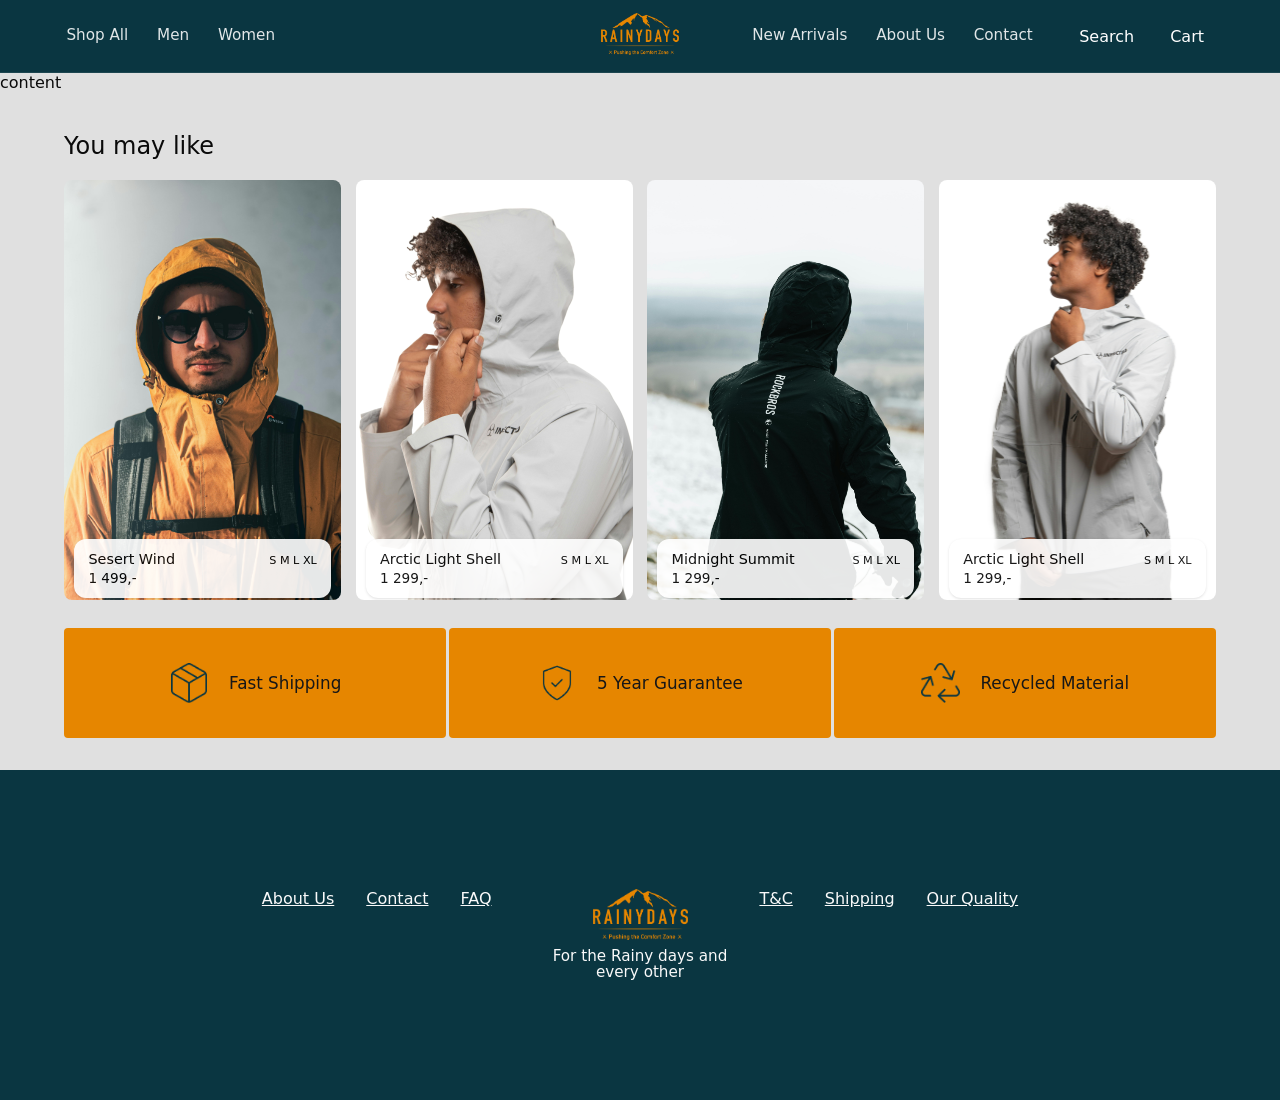
==== cart-page/index.html @ 341d9467 "add cart page" ====
<!doctype html>
<html lang="en">
  <head>
    <meta charset="UTF-8" />
    <meta name="viewport" content="width=device-width, initial-scale=1.0" />
    <title>Rainy Days | Products</title>
    <meta
      name="description"
      content="Explore durable rain jackets for men and women at Rainy Days. Built for mountains, city streets, and everyday adventures."
    />
    <link rel="stylesheet" href="../css/styles.css" />
  </head>
  <body>
    <header class="site-header">
      <nav class="nav-mobile" aria-label="Mobile navigation">
        <input class="nav-mobile__toggle" type="checkbox" id="nav-toggle" />

        <div class="container nav-mobile__top">
          <label
            class="nav-mobile__btn"
            for="nav-toggle"
            aria-label="Toggle menu"
          >
            <span class="nav-mobile__bar"></span>
            <span class="nav-mobile__bar"></span>
            <span class="nav-mobile__bar"></span>
          </label>

          <a
            href="index.html"
            class="nav-mobile__logo-link"
            aria-label="Rainy Days home"
          >
            <img
              class="nav-mobile__logo"
              src="../assets/images/logo/RainyDays_Logo_SecondaryColor.png"
              alt="Rainy Days logo"
            />
          </a>
        </div>

        <div class="nav-mobile__overlay">
          <div class="nav-mobile__panel" role="dialog" aria-label="Menu">
            <div class="nav-mobile__panel-inner">
              <div class="nav-mobile__links">
                <a
                  class="nav-mobile__link nav-mobile__link--active"
                  href="index.html"
                  >Home</a
                >
                <a class="nav-mobile__link" href="products/index.html"
                  >Shop All</a
                >
                <a class="nav-mobile__link" href="products/index.html">Men</a>
                <a class="nav-mobile__link" href="products/index.html">Women</a>
                <a class="nav-mobile__link" href="products/index.html"
                  >New Arrivals</a
                >
                <a class="nav-mobile__link" href="coming-soon/index.html"
                  >About Us</a
                >
                <a class="nav-mobile__link" href="coming-soon/index.html"
                  >Contact</a
                >
                <a class="nav-mobile__link" href="coming-soon/index.html"
                  >Search</a
                >
                <a class="nav-mobile__link" href="cart-page/index.html">Cart</a>
              </div>
            </div>
          </div>

          <label
            class="nav-mobile__backdrop"
            for="nav-toggle"
            aria-label="Close menu"
          ></label>
        </div>
      </nav>

      <nav class="nav-desktop" aria-label="Desktop navigation">
        <div class="container nav-desktop__inner">
          <div
            class="nav-desktop__group nav-desktop__group--left"
            aria-label="Primary categories"
          >
            <a class="nav-link" href="products/index.html">Shop All</a>
            <a class="nav-link" href="products/index.html">Men</a>
            <a class="nav-link" href="products/index.html">Women</a>
          </div>

          <a
            href="index.html"
            class="nav-desktop__logo-link"
            aria-label="Rainy Days home"
          >
            <img
              class="nav-desktop__logo-image"
              src="../assets/images/logo/RainyDays_Logo_SecondaryColor.png"
              alt="Rainy Days logo"
            />
          </a>

          <div class="nav-desktop__group nav-desktop__group--right">
            <div class="nav-desktop__links" aria-label="Company links">
              <a class="nav-link" href="products/index.html">New Arrivals</a>
              <a class="nav-link" href="coming-soon/index.html">About Us</a>
              <a class="nav-link" href="coming-soon/index.html">Contact</a>
            </div>

            <div class="nav-desktop__icons" aria-label="Actions">
              <a
                class="icon-btn"
                href="coming-soon/index.html"
                aria-label="Search"
                >Search</a
              >
              <a class="icon-btn" href="cart-page/index.html" aria-label="Cart"
                >Cart</a
              >
            </div>
          </div>
        </div>
      </nav>
    </header>

    <main>
      content

      <section class="product-gallery">
        <div class="container">
          <h1 class="you-may-like">You may like</h1>
          <div class="product-gallery__grid">
            <article class="product-gallery__card">
              <a href="../products/index.html" class="product-gallery__link">
                <img
                  src="../assets/images/jacketOnPeople/pexels-mauroignaciotorres-17052555.jpg"
                  alt="Sesert Wind jacket"
                  class="product-gallery__image"
                />

                <div class="product-card-info">
                  <div class="product-card-info__left">
                    <p class="product-card-info__title">Sesert Wind</p>
                    <p class="product-card-info__price">1 499,-</p>
                  </div>

                  <div class="product-card-info__right">
                    <p class="product-card-info__sizes">S M L XL</p>
                    <div class="product-card-info__colors">
                      <span class="color color--red"></span>
                      <span class="color color--gray"></span>
                      <span class="color color--orange"></span>
                    </div>
                  </div>
                </div>
              </a>
            </article>

            <article class="product-gallery__card">
              <a href="../products/index.html" class="product-gallery__link">
                <img
                  src="../assets/images/jacketOnPeople/pexels-infected-store-1913417375-28758134.jpg"
                  alt="Arctic Light Shell jacket"
                  class="product-gallery__image"
                />

                <div class="product-card-info">
                  <div class="product-card-info__left">
                    <p class="product-card-info__title">Arctic Light Shell</p>
                    <p class="product-card-info__price">1 299,-</p>
                  </div>

                  <div class="product-card-info__right">
                    <p class="product-card-info__sizes">S M L XL</p>
                    <div class="product-card-info__colors">
                      <span class="color color--red"></span>
                      <span class="color color--gray"></span>
                      <span class="color color--orange"></span>
                    </div>
                  </div>
                </div>
              </a>
            </article>
            <article class="product-gallery__card">
              <a href="../products/index.html" class="product-gallery__link">
                <img
                  src="../assets/images/jacketOnPeople/pexels-joey-cede-2152653963-35900422.jpg"
                  alt="Midnight Summit jacket"
                  class="product-gallery__image"
                />

                <div class="product-card-info">
                  <div class="product-card-info__left">
                    <p class="product-card-info__title">Midnight Summit</p>
                    <p class="product-card-info__price">1 299,-</p>
                  </div>

                  <div class="product-card-info__right">
                    <p class="product-card-info__sizes">S M L XL</p>
                    <div class="product-card-info__colors">
                      <span class="color color--red"></span>
                      <span class="color color--gray"></span>
                      <span class="color color--orange"></span>
                    </div>
                  </div>
                </div>
              </a>
            </article>
            <article class="product-gallery__card">
              <a href="../products/index.html" class="product-gallery__link">
                <img
                  src="../assets/images/jacketOnPeople/pexels-infected-store-1913417375-28758137.jpg"
                  alt="Sesert Wind jacket"
                  class="product-gallery__image"
                />

                <div class="product-card-info">
                  <div class="product-card-info__left">
                    <p class="product-card-info__title">Arctic Light Shell</p>
                    <p class="product-card-info__price">1 299,-</p>
                  </div>

                  <div class="product-card-info__right">
                    <p class="product-card-info__sizes">S M L XL</p>
                    <div class="product-card-info__colors">
                      <span class="color color--red"></span>
                      <span class="color color--gray"></span>
                      <span class="color color--orange"></span>
                    </div>
                  </div>
                </div>
              </a>
            </article>
          </div>
        </div>
      </section>

      <section class="service-highlights">
        <div class="container">
          <div class="service-highlights__grid">
            <article class="service-card">
              <span class="service-card__icon">
                <img src="../assets/icons/box.png" alt="Fast Shipping" />
              </span>
              <p class="service-card__text">Fast Shipping</p>
            </article>

            <article class="service-card">
              <span class="service-card__icon">
                <img
                  src="../assets/icons/shield-check.png"
                  alt="5 Year Guarantee"
                />
              </span>
              <p class="service-card__text">5 Year Guarantee</p>
            </article>

            <article class="service-card">
              <span class="service-card__icon">
                <img
                  src="../assets/icons/recycle.png"
                  alt="Recycled Material"
                />
              </span>
              <p class="service-card__text">Recycled Material</p>
            </article>
          </div>
        </div>
      </section>
    </main>
    <footer class="footer">
      <div class="footer__inner">
        <nav class="footer__links footer__links--top">
          <a href="coming-soon/index.html">About Us</a>
          <a href="coming-soon/index.html">Contact</a>
          <a href="coming-soon/index.html">FAQ</a>
        </nav>

        <div class="footer__brand">
          <img
            src="../assets/images/logo/RainyDays_Logo_SecondaryColor.png"
            alt="Rainy Days logo"
            class="footer__logo"
          />
          <p class="footer__tagline">
            For the Rainy days and<br />
            every other
          </p>
        </div>

        <nav class="footer__links footer__links--bottom">
          <a href="coming-soon/index.html">T&amp;C</a>
          <a href="coming-soon/index.html">Shipping</a>
          <a href="coming-soon/index.html">Our Quality</a>
        </nav>
      </div>
    </footer>
  </body>
</html>
---- css/styles.css ----
* {
  box-sizing: border-box;
}

body {
  margin: 0;
  background: var(--background);
  color: var(--foreground);
  font-family:
    system-ui,
    -apple-system,
    BlinkMacSystemFont,
    sans-serif;
}

:root {
  --background: oklch(0.9067 0 0);
  --foreground: oklch(0.145 0 0);
  --card: oklch(0.9612 0 0);
  --card-foreground: oklch(0.145 0 0);
  --popover: oklch(0.3095 0.0496 218.5622);
  --popover-foreground: oklch(0.9249 0 0);
  --primary: oklch(0.3095 0.0496 218.5622);
  --primary-foreground: oklch(0.985 0 0);
  --secondary: oklch(0.7081 0.162 62.6546);
  --secondary-foreground: oklch(0.205 0 0);
  --muted: oklch(0.97 0 0);
  --muted-foreground: oklch(0.556 0 0);
  --accent: oklch(0.7081 0.162 62.6546);
  --accent-foreground: oklch(0 0 0);
  --destructive: oklch(0.3408 0.1389 29.0783);
  --destructive-foreground: oklch(1 0 0);
  --border: oklch(0.277 0.046 192.524);
  --input: oklch(0.922 0 0);
  --ring: oklch(0.708 0 0);
  --chart-1: oklch(0.81 0.1 252);
  --chart-2: oklch(0.62 0.19 260);
  --chart-3: oklch(0.55 0.22 263);
  --chart-4: oklch(0.49 0.22 264);
  --chart-5: oklch(0.42 0.18 266);
  --sidebar: oklch(0.7731 0 0);
  --sidebar-foreground: oklch(0.3095 0.0496 218.5622);
  --sidebar-primary: oklch(0 0 0);
  --sidebar-primary-foreground: oklch(0.985 0 0);
  --sidebar-accent: oklch(0.7081 0.162 62.6546);
  --sidebar-accent-foreground: oklch(0.205 0 0);
  --sidebar-border: oklch(0.3095 0.0496 218.5622);
  --sidebar-ring: oklch(0 0 0);
  --font-sans: Candal, ui-sans-serif, sans-serif, system-ui;
  --font-serif: Adamina, ui-serif, serif;
  --font-mono:
    ui-monospace, SFMono-Regular, Menlo, Monaco, Consolas, "Liberation Mono",
    "Courier New", monospace;
  --radius: 0.625rem;
  --shadow-x: 0;
  --shadow-y: 1px;
  --shadow-blur: 3px;
  --shadow-spread: 0px;
  --shadow-opacity: 0.1;
  --shadow-color: oklch(0 0 0);
  --shadow-2xs: 0 1px 3px 0px hsl(0 0% 0% / 0.05);
  --shadow-xs: 0 1px 3px 0px hsl(0 0% 0% / 0.05);
  --shadow-sm:
    0 1px 3px 0px hsl(0 0% 0% / 0.1), 0 1px 2px -1px hsl(0 0% 0% / 0.1);
  --shadow: 0 1px 3px 0px hsl(0 0% 0% / 0.1), 0 1px 2px -1px hsl(0 0% 0% / 0.1);
  --shadow-md:
    0 1px 3px 0px hsl(0 0% 0% / 0.1), 0 2px 4px -1px hsl(0 0% 0% / 0.1);
  --shadow-lg:
    0 1px 3px 0px hsl(0 0% 0% / 0.1), 0 4px 6px -1px hsl(0 0% 0% / 0.1);
  --shadow-xl:
    0 1px 3px 0px hsl(0 0% 0% / 0.1), 0 8px 10px -1px hsl(0 0% 0% / 0.1);
  --shadow-2xl: 0 1px 3px 0px hsl(0 0% 0% / 0.25);
  --tracking-normal: 0em;
  --spacing: 0.25rem;
}

.container {
  width: min(1200px, 100%);
  margin: 0 auto;
  padding: 0 1rem;
}

h1 {
  font-weight: 400;
}

.site-header {
  width: 100%;
  background: var(--primary);
  color: var(--primary-foreground);
}

/* NAV */

.nav-desktop {
  width: 100%;
  background: var(--primary);
  border-bottom: 1px solid rgba(255, 255, 255, 0.08);
}

.nav-desktop__inner {
  height: 72px;
  display: grid;
  grid-template-columns: 1fr auto 1fr;
  align-items: center;
  gap: 1rem;
}

.nav-desktop__group {
  display: flex;
  align-items: center;
  gap: 1.5rem;
  min-width: 0;
}

.nav-desktop__group--left {
  justify-content: flex-start;
}

.nav-desktop__group--right {
  justify-content: flex-end;
  gap: 2rem;
}

.nav-desktop__logo {
  justify-self: center;
  font-weight: 800;
  letter-spacing: 1px;
  text-transform: uppercase;
  text-decoration: none;
  color: var(--primary-foreground);
}

.nav-link {
  color: rgba(255, 255, 255, 0.88);
  text-decoration: none;
  font-size: 0.95rem;
  padding: 0.35rem 0.15rem;
  border-bottom: 2px solid transparent;
}

.nav-mobile__logo {
  height: 36px;
}

.nav-desktop__logo-image {
  height: 42px;
}

.nav-link:hover,
.nav-link:focus-visible {
  color: #ffffff;
  border-bottom-color: rgba(255, 255, 255, 0.75);
  text-decoration: none;
}

.nav-link--active {
  color: #ffffff;
  border-bottom-color: rgba(255, 255, 255, 0.9);
}

.nav-desktop__links {
  display: flex;
  align-items: center;
  gap: 1.5rem;
}

.nav-desktop__icons {
  display: flex;
  align-items: center;
  gap: 0.75rem;
}

.icon-btn {
  height: 40px;
  display: inline-flex;
  align-items: center;
  justify-content: center;
  padding: 0 0.75rem;
  border-radius: 999px;
  text-decoration: none;
  color: #ffffff;
}

.icon-btn:hover,
.icon-btn:focus-visible {
  background: rgba(255, 255, 255, 0.12);
  text-decoration: none;
}

.nav-mobile {
  width: 100%;
  background: var(--primary);
  border-bottom: 1px solid rgba(255, 255, 255, 0.08);
  position: relative;
}

.nav-mobile__toggle {
  position: absolute;
  opacity: 0;
  pointer-events: none;
}

.nav-mobile__top {
  height: 72px;
  display: flex;
  align-items: center;
  justify-content: space-between;
  position: relative;
  z-index: 60;
}

.nav-mobile__logo {
  font-weight: 800;
  letter-spacing: 1px;
  text-transform: uppercase;
  text-decoration: none;
  color: var(--primary-foreground);
  margin-left: auto;
}

.nav-mobile__btn {
  width: 44px;
  height: 44px;
  display: inline-flex;
  flex-direction: column;
  align-items: center;
  justify-content: center;
  gap: 5px;
  border-radius: 999px;
  cursor: pointer;
  position: relative;
  z-index: 70;
}

.nav-mobile__btn:focus-visible {
  outline: 3px solid #ffffff;
  outline-offset: 3px;
}

.nav-mobile__bar {
  display: block;
  width: 22px;
  height: 2px;
  background: var(--secondary);
  border-radius: 999px;
  transition:
    transform 220ms ease,
    opacity 220ms ease;
}

.nav-mobile__overlay {
  position: fixed;
  inset: 0;
  z-index: 50;

  opacity: 0;
  pointer-events: none;
  transition: opacity 300ms ease;
}

.nav-mobile__backdrop {
  position: absolute;
  inset: 0;
  z-index: 1;
  background: rgba(0, 0, 0, 0.45);
}

@supports (
  (-webkit-backdrop-filter: blur(10px)) or (backdrop-filter: blur(10px))
) {
  .nav-mobile__backdrop {
    background: rgba(0, 0, 0, 0.35);
    -webkit-backdrop-filter: blur(10px);
    backdrop-filter: blur(10px);
  }
}

.nav-mobile__panel {
  position: absolute;
  inset: 0;
  z-index: 2;
  background: rgba(10, 54, 65, 0.92);
  display: flex;
  align-items: center;
  justify-content: center;

  transform: translateY(-100%);
  transition: transform 350ms cubic-bezier(0.22, 0.61, 0.36, 1);
}

.nav-mobile__panel-inner {
  position: relative;
  z-index: 3;
  width: min(420px, calc(100% - 3rem));
  text-align: center;
}

.nav-mobile__links {
  display: flex;
  flex-direction: column;
  gap: 1rem;
}

.nav-mobile__link {
  color: rgba(255, 255, 255, 0.92);
  text-decoration: none;
  font-size: 1.25rem;
  letter-spacing: 2px;
  padding: 0.25rem 0;
  border-bottom: 2px solid transparent;
  width: fit-content;
  margin: 0 auto;
}

.nav-mobile__link:hover,
.nav-mobile__link:focus-visible {
  color: #ffffff;
  border-bottom-color: rgba(255, 255, 255, 0.75);
  text-decoration: none;
}

.nav-mobile__link--active {
  color: #ffffff;
  border-bottom-color: var(--secondary);
}

.nav-mobile__toggle:checked ~ .nav-mobile__overlay {
  opacity: 1;
  pointer-events: auto;
}

.nav-mobile__toggle:checked ~ .nav-mobile__overlay .nav-mobile__panel {
  transform: translateY(0);
}

.nav-mobile__toggle:checked ~ .nav-mobile__top .nav-mobile__bar:nth-child(1) {
  transform: translateY(7px) rotate(45deg);
}

.nav-mobile__toggle:checked ~ .nav-mobile__top .nav-mobile__bar:nth-child(2) {
  opacity: 0;
}

.nav-mobile__toggle:checked ~ .nav-mobile__top .nav-mobile__bar:nth-child(3) {
  transform: translateY(-7px) rotate(-45deg);
}

.nav-desktop {
  display: none;
}

@media (min-width: 768px) {
  .nav-mobile {
    display: none;
  }

  .nav-desktop {
    display: block;
  }
}

@media (min-width: 1024px) {
  .container {
    padding: 0 1.5rem;
  }
}

/* HERO */

.hero {
  min-height: 600px;
  background-image: url("../assets/images/abstract/pexels-aditya-ganpule-994938-2445656.jpg");
  background-size: cover;
  background-position: center;
  background-repeat: no-repeat;
}

.hero__overlay {
  min-height: 600px;
  background: rgba(0, 0, 0, 0.18);
}

.hero__content {
  min-height: 600px;
  display: flex;
  flex-direction: column;
  align-items: center;
  justify-content: space-between;
  text-align: center;
  padding: 8.5rem 1rem 2rem;
}

.hero__title {
  margin: 0;
  color: #ffffff;
  font-size: 3.75rem;
  font-weight: 600;
  line-height: 1.15;
  max-width: 900px;
}

.hero__cta {
  display: flex;
  flex-direction: column;
  align-items: center;
}

.hero__text {
  margin: 0 0 0.8rem;
  color: #ffffff;
  font-size: 1.1rem;
  line-height: 1.3;
}

.hero__button {
  display: inline-flex;
  align-items: center;
  justify-content: center;
  min-width: 170px;
  min-height: 44px;
  padding: 0.75rem 1.5rem;
  border-radius: 12px;
  background: var(--primary);
  color: #ffffff;
  text-decoration: none;
  font-size: 1rem;
  line-height: 1;
}

.hero__button:hover,
.hero__button:focus-visible {
  background: var(--primary-dark);
}

@media (max-width: 767px) {
  .hero,
  .hero__overlay,
  .hero__content {
    min-height: calc(100svh - 72px);
  }

  .hero {
    background-position: center;
  }

  .hero__content {
    padding: 7.5rem 1.25rem 2.25rem;
  }

  .hero__title {
    font-size: 2.2rem;
    line-height: 1.05;
    max-width: 320px;
  }

  .hero__text {
    font-size: 0.95rem;
    margin-bottom: 0.9rem;
  }

  .hero__button {
    min-width: 112px;
    min-height: 38px;
    padding: 0.65rem 1.1rem;
    border-radius: 999px;
    font-size: 0.85rem;
  }
}
/* 
PRODUCT GALLERY */

.product-gallery {
  padding: 1rem 0 1.5rem;
}

.product-gallery__grid {
  display: grid;
  grid-template-columns: 1fr;
  gap: 0.9rem;
}

.product-gallery__card {
  position: relative;

  border-radius: 8px;
  overflow: hidden;
}

.product-gallery__link {
  display: block;
  text-decoration: none;
  position: relative;
}

.product-gallery__image {
  display: block;
  width: 100%;
  height: 360px;
  object-fit: cover;
}

.product-card-info {
  position: absolute;
  left: 10px;
  right: 10px;
  bottom: 10px;

  background: #ffffff;
  border-radius: 12px;
  padding: 0.75rem 0.9rem;

  display: flex;
  justify-content: space-between;
  align-items: flex-end;

  box-shadow: var(--shadow-sm);

  opacity: 0.9;
  transform: translateY(8px);
  transition: all 0.25s ease;
}

.product-gallery__card:hover .product-card-info {
  opacity: 1;
  transform: translateY(0);
}

.product-card-info__title {
  color: #000;
  margin: 0 0 0.2rem;
  font-size: 0.9rem;
}

.product-card-info__price {
  color: #000;
  margin: 0;
  font-size: 0.85rem;
}

.product-card-info__sizes {
  color: #000;
  margin: 0 0 0.3rem;
  font-size: 0.7rem;
  text-align: right;
}

.product-card-info__colors {
  display: flex;
  gap: 0.3rem;
  justify-content: flex-end;
}

.color {
  width: 14px;
  height: 14px;
  border-radius: 4px;
}

@media (min-width: 768px) {
  .product-gallery {
    padding: 1.25rem 0 1.75rem;
  }

  .product-gallery__grid {
    grid-template-columns: repeat(4, 1fr);
    gap: 0.9rem;
  }

  .product-gallery__image {
    height: 380px;
  }
}

@media (min-width: 1024px) {
  .product-gallery__image {
    height: 420px;
  }
}

/* COLLECTION */
.collections {
  padding: 0 0 1.5rem;
}

.collections__grid {
  display: grid;
  grid-template-columns: 1fr;
  gap: 0.9rem;
}

.collection-card {
  position: relative;
  display: block;
  min-height: 320px;
  border-radius: 8px;
  overflow: hidden;
  text-decoration: none;
}

.collection-card__image {
  width: 100%;
  height: 100%;
  object-fit: cover;
  display: block;
}

.collection-card__title {
  position: absolute;
  margin: 0;
  color: #ffffff;
  font-weight: 700;
  text-transform: uppercase;
  line-height: 1.02;
  letter-spacing: 0.02em;
}

.collection-card--men .collection-card__title {
  top: 1rem;
  left: 1rem;
  font-size: 2rem;
  max-width: 220px;
}

.collection-card--women .collection-card__title {
  right: 1rem;
  bottom: 1rem;
  text-align: right;
  font-size: 2rem;
  max-width: 220px;
}

@media (min-width: 768px) {
  .collections {
    padding: 0 0 1.75rem;
  }

  .collections__grid {
    grid-template-columns: 1fr 1fr;
    gap: 0.9rem;
  }

  .collection-card {
    min-height: 430px;
  }

  .collection-card--men .collection-card__title,
  .collection-card--women .collection-card__title {
    top: 1rem;
    left: 1rem;
    right: auto;
    bottom: auto;
    text-align: left;
    font-size: 1.15rem;
    font-weight: 400;
    text-transform: none;
    max-width: none;
    line-height: 1.2;
    letter-spacing: 0;
  }
}

/* FEATURED PRODUCTS */
.featured-products {
  padding: 1.5rem 0 2rem;
}

.featured-products__desktop {
  display: none;
}

.featured-products__mobile {
  display: block;
}

.featured-products__mobile-top {
  display: flex;
  align-items: flex-start;
  justify-content: space-between;
  gap: 1rem;
  margin-bottom: 1rem;
}

.featured-products__mobile-title {
  margin: 0;
  font-size: 2.1rem;
  font-weight: 400;
  line-height: 1.1;
  max-width: 180px;
}

.featured-products__shop-link {
  color: var(--primary);
  font-size: 0.95rem;
  text-decoration: underline;
  white-space: nowrap;
}

.featured-products__shop-link--mobile {
  padding-top: 0.2rem;
}

.featured-products__mobile-image-wrap {
  padding: 1rem;
  margin-bottom: 1.25rem;
}

.featured-products__mobile-image {
  width: 100%;
  height: 230px;
  object-fit: contain;
}

.featured-carousel {
  overflow-x: auto;
  overflow-y: hidden;
  margin-right: -1rem;
  padding-bottom: 0.5rem;
  -webkit-overflow-scrolling: touch;
  scrollbar-width: none;
}

.featured-carousel::-webkit-scrollbar {
  display: none;
}

.featured-carousel__track {
  display: flex;
  gap: 1rem;
  width: max-content;
  padding-right: 1rem;
}

.featured-carousel__card {
  min-width: 260px;
  max-width: 260px;
  background: #fff;
  border: 1px solid var(--border);
  border-radius: 6px;
  padding: 0.8rem;
  display: grid;
  grid-template-columns: 96px 1fr;
  gap: 1rem;
  align-items: center;
}

.featured-carousel__image {
  width: 96px;
  height: 120px;
  object-fit: contain;
  border-radius: 8px;
}

.featured-carousel__title {
  margin: 0 0 0.35rem;
  font-size: 1.1rem;
  font-weight: 400;
  line-height: 1.2;
}

.featured-carousel__price {
  margin: 0 0 0.9rem;
  font-size: 0.95rem;
}

.featured-carousel__button {
  display: inline-flex;
  align-items: center;
  justify-content: center;
  min-width: 105px;
  min-height: 36px;
  padding: 0.65rem 1rem;
  border-radius: 999px;
  background: var(--primary);
  color: #ffffff;
  text-decoration: none;
  font-size: 0.75rem;
  line-height: 1;
  box-shadow: var(--shadow-sm);
}

.featured-carousel__button:hover,
.featured-carousel__button:focus-visible {
  background: var(--primary-dark);
}

@media (min-width: 768px) {
  .featured-products {
    padding: 1.75rem 0 2.25rem;
  }

  .featured-products__mobile {
    display: none;
  }

  .featured-products__desktop {
    display: grid;
    grid-template-columns: minmax(0, 1fr) 0.95fr;
    gap: 2rem;
    align-items: start;
  }

  .featured-products__heading {
    display: flex;
    align-items: flex-start;
    justify-content: space-between;
    gap: 1rem;
    margin-bottom: 1rem;
  }

  .featured-products__title {
    margin: 0 0 0.25rem;
    font-size: 2rem;
    font-weight: 400;
    line-height: 1.1;
  }

  .featured-products__subtitle {
    margin: 0;
    font-size: 0.8rem;
    color: var(--primary);
  }

  .featured-products__list {
    display: grid;
    gap: 0.75rem;
  }

  .featured-item {
    display: grid;
    grid-template-columns: 92px 1fr auto;
    align-items: center;
    gap: 1rem;
    background: #fff;
    border: 1px solid var(--border);
    padding: 0.8rem 1rem;
  }

  .featured-item__image {
    width: 92px;
    height: 72px;
    object-fit: contain;
  }

  .featured-item__title {
    margin: 0 0 0.2rem;
    font-size: 1.15rem;
    font-weight: 400;
  }

  .featured-item__price {
    margin: 0;
    font-size: 0.85rem;
  }

  .featured-item__button {
    display: inline-flex;
    align-items: center;
    justify-content: center;
    min-width: 118px;
    min-height: 34px;
    padding: 0.6rem 1rem;
    border-radius: 6px;
    background: var(--primary);
    color: #ffffff;
    text-decoration: none;
    font-size: 0.75rem;
    line-height: 1;
    box-shadow: var(--shadow-sm);
  }

  .featured-item__button:hover,
  .featured-item__button:focus-visible {
    background: #0f4654;
  }

  .featured-products__footer {
    text-align: center;
    margin-top: 0.9rem;
  }

  .featured-products__see-link {
    color: var(--primary);
    font-size: 0.75rem;
    text-decoration: underline;
  }

  .featured-products__image-wrap {
    background: #fff;
    padding: 1.5rem;
    min-height: 100%;
  }

  .featured-products__image {
    width: 100%;
    height: 430px;
    object-fit: contain;
  }
}

@media (min-width: 1024px) {
  .featured-products__desktop {
    grid-template-columns: minmax(0, 1fr) minmax(380px, 0.95fr);
    gap: 2.25rem;
  }

  .featured-products__title {
    font-size: 2.2rem;
  }

  .featured-products__image {
    height: 470px;
  }
}

/* BANNER */

.prepared-banner {
  padding: 0 0 1rem;
}

.prepared-banner__card {
  position: relative;
  overflow: hidden;
}

.prepared-banner__image {
  display: block;
  width: 100%;
  height: 230px;
  object-fit: cover;
}

.prepared-banner__overlay {
  position: absolute;
  inset: 0;
  display: flex;
  flex-direction: column;
  align-items: center;
  justify-content: center;
  text-align: center;
  padding: 1.5rem;
}

.prepared-banner__logo {
  width: 140px;
  height: auto;
  margin-bottom: 1rem;
}

.prepared-banner__title {
  margin: 0;
  color: var(--primary-foreground);
  font-size: 1.9rem;
  font-weight: 600;
  line-height: 1.1;
  max-width: 320px;
}

/* SERVICE */
.service-highlights {
  padding: 0 0 1.5rem;
}

.service-highlights__grid {
  display: grid;
  grid-template-columns: 1fr;
  gap: 0.15rem;
}

.service-card {
  min-height: 92px;
  background: var(--secondary);
  color: var(--secondary-foreground);
  display: flex;
  align-items: center;
  justify-content: flex-start;
  gap: 1rem;
  padding: 1.25rem 1.5rem;
  border-radius: 4px;
}

.service-card__icon {
  width: 32px;
  height: 32px;
  flex-shrink: 0;
  display: inline-flex;
  align-items: center;
  justify-content: center;
}

.service-card__icon img {
  width: 100%;
  height: 100%;
  object-fit: contain;
  display: block;
}

.service-card__text {
  margin: 0;
  font-size: 1rem;
  font-weight: 500;
}

@media (min-width: 768px) {
  .service-highlights {
    padding: 0 0 2rem;
  }

  .service-highlights__grid {
    grid-template-columns: repeat(3, 1fr);
    gap: 0.15rem;
  }

  .service-card {
    min-height: 110px;
    justify-content: center;
    gap: 1.25rem;
    padding: 1.5rem;
  }

  .service-card__icon {
    width: 40px;
    height: 40px;
  }

  .service-card__text {
    font-size: 1.05rem;
  }
}

/* FOOTER */
.footer {
  background: var(--primary);
  color: var(--primary-foreground);
  padding: 2rem 1.5rem;
}

.footer__inner {
  max-width: 1100px;
  margin: 0 auto;
}

.footer__links a {
  color: var(--primary-foreground);
  text-decoration: underline;
  font-size: 1rem;
}

.footer__brand {
  display: flex;
  flex-direction: column;
  align-items: center;
}

.footer__logo {
  width: 110px;
  margin-bottom: 0.75rem;
}

.footer__tagline {
  margin: 0;
  font-size: 1rem;
  line-height: 1.2;
  text-align: center;
}

.footer__inner {
  display: flex;
  flex-direction: column;
  align-items: center;
  gap: 2.5rem;
}

.footer__links {
  display: flex;
  justify-content: center;
  gap: 2.5rem;
  flex-wrap: wrap;
}

@media (min-width: 768px) {
  .footer {
    display: flex;
    align-items: center;
    height: 330px;
    padding: 1.5rem 2rem;
  }

  .footer__inner {
    display: grid;
    grid-template-columns: 1fr auto 1fr;
    align-items: start;
    gap: 2rem;
  }

  .footer__links {
    flex-wrap: nowrap;
    gap: 2rem;
  }

  .footer__links--top {
    justify-content: flex-start;
    align-self: start;
  }

  .footer__links--bottom {
    justify-content: flex-end;
    align-self: start;
  }

  .footer__brand {
    justify-self: center;
  }

  .footer__logo {
    width: 95px;
    margin-bottom: 0.5rem;
  }

  .footer__tagline {
    font-size: 0.95rem;
    line-height: 1.1;
  }
}

/* PRODUCT PAGE */
/* PRODUCTS TOOLBAR */
.products-toolbar {
  color: var(--foreground);
  padding: 0.75rem 0 0.85rem;
  border-top: 1px solid var(--border);
}

.products-toolbar .container {
  display: flex;
  flex-direction: column;
  gap: 0.9rem;
}

.products-toolbar__top {
  display: flex;
  align-items: center;
  justify-content: space-between;
}

.products-toolbar__title {
  margin: 0;
  font-size: 1.75rem;
  font-weight: 700;
  letter-spacing: 0.02em;
  color: var(--foreground);
}

.products-toolbar__link {
  display: inline-flex;
  align-items: center;
  gap: 0.4rem;
  color: var(--foreground);
  text-decoration: underline;
  text-underline-offset: 2px;
  font-size: 1rem;
}

.products-toolbar__link:hover {
  opacity: 0.7;
}

.products-toolbar__chevron {
  font-size: 0.9rem;
  transform: translateY(-1px);
}

.products-toolbar__filters {
  display: flex;
  gap: 1.25rem;
  flex-wrap: wrap;
}

.products-toolbar__sort {
  display: flex;
}

@media (min-width: 768px) {
  .products-toolbar {
    padding: 1rem 0 1.25rem;
    border-top: none;
  }

  .products-toolbar .container {
    gap: 1rem;
  }

  .products-toolbar__title {
    font-size: 2.25rem;
  }

  .products-toolbar__top {
    justify-content: flex-start;
  }

  .products-toolbar__sort {
    margin-left: auto;
  }

  .products-toolbar__filters {
    gap: 2rem;
  }

  .products-toolbar__link {
    font-size: 0.95rem;
  }
}

/* PRODUCT PAGE PRODUCTS GRID */
.product-gallery--products .product-gallery__grid {
  grid-template-columns: 1fr;
  gap: 0.9rem;
}

.product-gallery--products .product-gallery__image {
  height: 250px;
}

@media (min-width: 768px) {
  .product-gallery--products .product-gallery__grid {
    grid-template-columns: repeat(3, 1fr);
  }

  .product-gallery--products .product-gallery__image {
    height: 320px;
  }
}

@media (min-width: 1024px) {
  .product-gallery--products .product-gallery__image {
    height: 360px;
  }
}

/* FEATURED PRODUCT GRID */
.product-gallery--featured .product-gallery__grid {
  grid-template-columns: 1fr;
  gap: 0.9rem;
}

.product-gallery--featured .product-gallery__image {
  height: 360px;
}

@media (min-width: 768px) {
  .product-gallery--featured .product-gallery__grid {
    grid-template-columns: repeat(3, 1fr);
  }

  .product-gallery--featured .product-gallery__image {
    height: 320px;
  }
}

@media (min-width: 1024px) {
  .product-gallery--featured .product-gallery__image {
    height: 340px;
  }
}

/* PRODUCT BANNER */
.product-banner {
  background-image: url("../assets/images/abstract/pexels-marek-piwnicki-3907296-17301681.jpg");
  background-size: cover;
  background-position: center;
  background-repeat: no-repeat;

  min-height: 220px;
  position: relative;
}

.product-banner__overlay {
  min-height: 220px;
  background: rgba(0, 0, 0, 0.2);

  display: flex;
  align-items: center;
  justify-content: center;

  padding: 2rem 1.5rem;
}

.product-banner__content {
  text-align: center;
  color: var(--primary-foreground);
}

.product-banner__logo {
  width: 140px;
  max-width: 60%;
  margin: 0 auto 1rem;
  display: block;
}

.product-banner__title {
  margin: 0;
  font-size: 1.8rem;
  font-weight: 700;
  line-height: 1.1;
  color: var(--primary-foreground);
}

@media (min-width: 768px) {
  .product-banner {
    min-height: 360px;
  }

  .product-banner__overlay {
    min-height: 360px;
    padding: 3rem 2rem;
  }

  .product-banner__logo {
    width: 180px;
    margin-bottom: 1.25rem;
  }

  .product-banner__title {
    font-size: 2.8rem;
  }
}

/* PRODUCT SLUG PAGE */

.product-detail {
  padding: 2rem 0 4rem;
  background: var(--background);
  color: var(--foreground);
}

.product-detail__layout {
  display: flex;
  flex-wrap: wrap;
  gap: 2rem;
  align-items: flex-start;
}

.product-detail__gallery {
  flex: 1 1 58%;
  max-width: 58%;
  min-width: 0;
}

.product-summary {
  flex: 1 1 34%;
  max-width: 34%;
  min-width: 0;
}

.product-details-table {
  flex: 1 1 100%;
  max-width: 100%;
  margin-top: 1rem;
  border: 1px solid var(--border);
}

.product-detail__images {
  background-color: #fff;
  display: flex;
  gap: 1rem;
  align-items: flex-start;
  min-width: 0;
}

.product-detail__image {
  width: calc(50% - 0.5rem);
  max-width: calc(50% - 0.5rem);
  height: auto;
  display: block;
  object-fit: cover;
  background: var(--muted);
  min-width: 0;
}

.product-detail__text {
  max-width: 40rem;
  margin: 1rem 0 0;
  text-align: center;
  font-weight: 600;
  line-height: 1.4;
}

.product-summary__title {
  margin: 0 0 0.75rem;
  font-size: 2rem;
  font-weight: 500;
}

.product-summary__price {
  margin: 0 0 1.5rem;
  font-size: 1.75rem;
  font-weight: 500;
}

.product-summary__group {
  margin-bottom: 1.5rem;
}

.product-summary__label {
  margin: 0 0 0.75rem;
  font-weight: 600;
}

.product-summary__colors {
  display: flex;
  flex-wrap: wrap;
  gap: 0.75rem;
}

.product-summary__color {
  width: 3rem;
  height: 3rem;
  border-radius: 4px;
  border: 1px solid var(--border);
  display: inline-block;
}

.product-summary__color--red {
  background: var(--destructive);
}

.product-summary__color--grey {
  background: var(--muted-foreground);
}

.product-summary__color--orange {
  background: var(--accent);
}

.product-summary__sizes {
  display: flex;
  flex-wrap: wrap;
  gap: 0.5rem;
  margin-bottom: 0.75rem;
}

.product-summary__size {
  min-width: 3rem;
  padding: 0.75rem 1rem;
  text-align: center;
  text-decoration: none;
  color: var(--secondary-foreground);
  background: var(--secondary);
  border-radius: 4px;
  font-weight: 600;
}

.product-summary__guide {
  font-size: 0.9rem;
  color: var(--primary);
  text-transform: uppercase;
}

.product-summary__quantity {
  display: flex;
  align-items: center;
  gap: 0.75rem;
}

.product-summary__qty-btn {
  text-decoration: none;
  color: var(--foreground);
  font-size: 1.25rem;
  line-height: 1;
}

.product-summary__qty-value {
  min-width: 2rem;
  text-align: center;
  padding: 0.35rem 0.5rem;
  border: 1px solid var(--border);
  background: var(--input);
}

.product-summary__button {
  display: inline-block;
  width: 100%;
  margin: 0 0 1rem;
  padding: 0.95rem 1.25rem;
  text-align: center;
  text-decoration: none;
  text-transform: uppercase;
  letter-spacing: 0.03em;
  color: var(--primary-foreground);
  background: var(--primary);
  border-radius: 6px;
  font-weight: 600;
}

.product-summary__rating {
  margin-bottom: 1rem;
  font-size: 1.1rem;
  color: var(--secondary);
}

.product-summary__description {
  margin: 0 0 2rem;
  line-height: 1.5;
  max-width: 32rem;
  color: var(--muted-foreground);
}

.product-summary__extra-links {
  display: flex;
  flex-direction: column;
  gap: 1rem;
}

.product-summary__extra-link {
  color: var(--primary);
  text-transform: uppercase;
  font-size: 0.9rem;
  text-decoration: underline;
}

.product-details-table__row {
  display: flex;
  flex-wrap: wrap;
  border-bottom: 1px solid var(--border);
}

.product-details-table__row:last-child {
  border-bottom: 0;
}

.product-details-table__heading {
  flex: 1 1 220px;
  padding: 1.5rem;
  border-right: 1px solid var(--border);
}

.product-details-table__heading h2 {
  margin: 0;
  font-size: 1.25rem;
  text-transform: uppercase;
}

.product-details-table__content {
  flex: 2 1 420px;
}

.product-details-table__item {
  display: flex;
  flex-wrap: wrap;
  border-bottom: 1px solid var(--border);
}

.product-details-table__item:last-child {
  border-bottom: 0;
}

.product-details-table__key,
.product-details-table__value {
  padding: 1rem;
}

.product-details-table__key {
  flex: 1 1 180px;
  font-weight: 600;
  text-transform: uppercase;
  border-right: 1px solid var(--border);
}

.product-details-table__value {
  flex: 2 1 240px;
}

@media (max-width: 1024px) {
  .product-detail__image:last-child {
    display: none;
  }

  .product-detail__gallery {
    flex: 1 1 52%;
    max-width: 52%;
  }

  .product-summary {
    flex: 1 1 40%;
    max-width: 40%;
  }

  .product-detail__image {
    width: 100%;
    max-width: 100%;
  }
}

@media (max-width: 768px) {
  .product-detail__gallery,
  .product-summary,
  .product-details-table {
    flex: 1 1 100%;
    max-width: 100%;
  }

  .product-detail {
    padding: 1.5rem 0 3rem;
  }

  .product-detail__text {
    text-align: left;
  }

  .product-summary__title {
    font-size: 1.6rem;
  }

  .product-summary__price {
    font-size: 1.4rem;
  }

  .product-details-table__heading {
    border-right: 0;
    border-bottom: 1px solid var(--border);
  }

  .product-details-table__key {
    border-right: 0;
    border-bottom: 1px solid var(--border);
  }
}
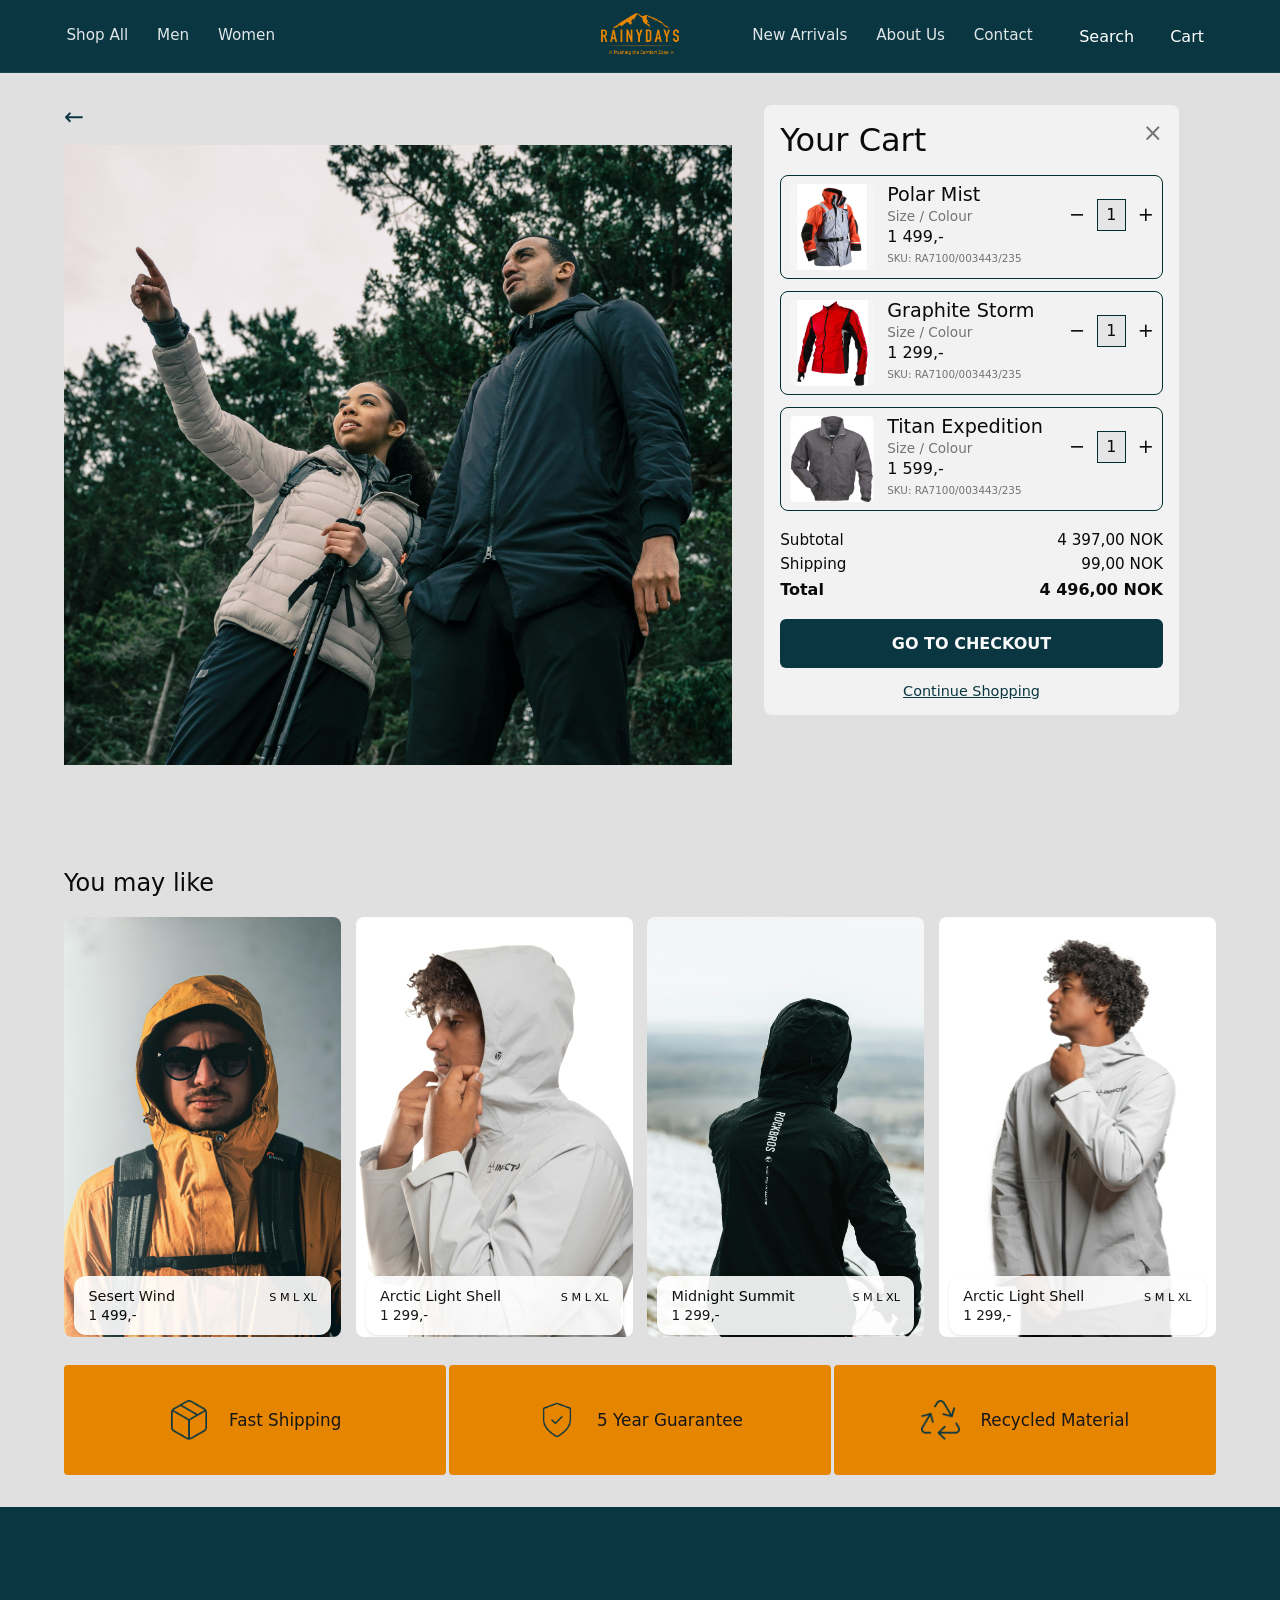
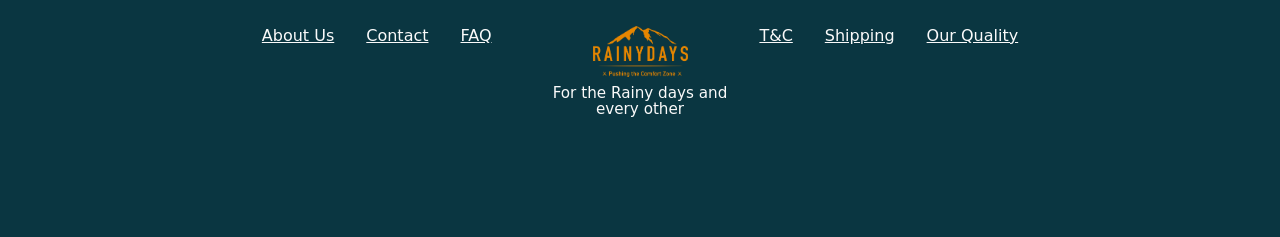
==== commit e9f4bd88: "add cart page" ====
--- a/cart-page/index.html
+++ b/cart-page/index.html
@@ -125,7 +125,175 @@
     </header>
 
     <main>
-      content
+      <section class="cart-page">
+        <div class="container cart-page__layout">
+          <article class="cart-page__image-side">
+            <a
+              href="../products/index.html"
+              class="cart-page__back"
+              aria-label="Go back"
+            >
+              ←
+            </a>
+
+            <img
+              src="../assets/images/abstract/pexels-pnw-prod-7625099.jpg"
+              alt="Two people outdoors wearing jackets"
+              class="cart-page__hero-image"
+            />
+          </article>
+
+          <article class="cart-page__summary">
+            <div class="cart-page__header">
+              <div class="cart-page__title-wrap">
+                <h1 class="cart-page__title">Your Cart</h1>
+              </div>
+
+              <a
+                href="../index.html"
+                class="cart-page__close"
+                aria-label="Close cart"
+                >×</a
+              >
+            </div>
+
+            <div class="cart-list">
+              <article class="cart-item">
+                <img
+                  src="../assets/images/jackets/RainyDays_Jacket1.jpg"
+                  alt="Polar Mist jacket"
+                  class="cart-item__image"
+                />
+
+                <div class="cart-item__content">
+                  <div class="cart-item__top">
+                    <div>
+                      <h2 class="cart-item__title">Polar Mist</h2>
+                      <p class="cart-item__meta">Size / Colour</p>
+                      <p class="cart-item__price">1 499,-</p>
+                    </div>
+
+                    <div class="cart-item__quantity">
+                      <a
+                        href="#"
+                        class="cart-item__qty-btn"
+                        aria-label="Decrease quantity"
+                        >−</a
+                      >
+                      <span class="cart-item__qty-value">1</span>
+                      <a
+                        href="#"
+                        class="cart-item__qty-btn"
+                        aria-label="Increase quantity"
+                        >+</a
+                      >
+                    </div>
+                  </div>
+
+                  <p class="cart-item__sku">SKU: RA7100/003443/235</p>
+                </div>
+              </article>
+
+              <article class="cart-item">
+                <img
+                  src="../assets/images/jackets/RainyDays_Jacket3.jpg"
+                  alt="Graphite Storm jacket"
+                  class="cart-item__image"
+                />
+
+                <div class="cart-item__content">
+                  <div class="cart-item__top">
+                    <div>
+                      <h2 class="cart-item__title">Graphite Storm</h2>
+                      <p class="cart-item__meta">Size / Colour</p>
+                      <p class="cart-item__price">1 299,-</p>
+                    </div>
+
+                    <div class="cart-item__quantity">
+                      <a
+                        href="#"
+                        class="cart-item__qty-btn"
+                        aria-label="Decrease quantity"
+                        >−</a
+                      >
+                      <span class="cart-item__qty-value">1</span>
+                      <a
+                        href="#"
+                        class="cart-item__qty-btn"
+                        aria-label="Increase quantity"
+                        >+</a
+                      >
+                    </div>
+                  </div>
+
+                  <p class="cart-item__sku">SKU: RA7100/003443/235</p>
+                </div>
+              </article>
+
+              <article class="cart-item">
+                <img
+                  src="../assets/images/jackets/RainyDays_Jacket5.jpg"
+                  alt="Titan Expedition jacket"
+                  class="cart-item__image"
+                />
+
+                <div class="cart-item__content">
+                  <div class="cart-item__top">
+                    <div>
+                      <h2 class="cart-item__title">Titan Expedition</h2>
+                      <p class="cart-item__meta">Size / Colour</p>
+                      <p class="cart-item__price">1 599,-</p>
+                    </div>
+
+                    <div class="cart-item__quantity">
+                      <a
+                        href="#"
+                        class="cart-item__qty-btn"
+                        aria-label="Decrease quantity"
+                        >−</a
+                      >
+                      <span class="cart-item__qty-value">1</span>
+                      <a
+                        href="#"
+                        class="cart-item__qty-btn"
+                        aria-label="Increase quantity"
+                        >+</a
+                      >
+                    </div>
+                  </div>
+
+                  <p class="cart-item__sku">SKU: RA7100/003443/235</p>
+                </div>
+              </article>
+            </div>
+
+            <div class="cart-totals">
+              <div class="cart-totals__row">
+                <span>Subtotal</span>
+                <span>4 397,00 NOK</span>
+              </div>
+
+              <div class="cart-totals__row">
+                <span>Shipping</span>
+                <span>99,00 NOK</span>
+              </div>
+
+              <div class="cart-totals__row cart-totals__row--total">
+                <span>Total</span>
+                <span>4 496,00 NOK</span>
+              </div>
+            </div>
+
+            <a href="../checkout/index.html" class="cart-page__checkout-button">
+              Go to checkout
+            </a>
+
+            <a href="../products/index.html" class="cart-page__continue-link">
+              Continue Shopping
+            </a>
+          </article>
+        </div>
+      </section>
 
       <section class="product-gallery">
         <div class="container">
@@ -272,9 +440,9 @@
     <footer class="footer">
       <div class="footer__inner">
         <nav class="footer__links footer__links--top">
-          <a href="coming-soon/index.html">About Us</a>
-          <a href="coming-soon/index.html">Contact</a>
-          <a href="coming-soon/index.html">FAQ</a>
+          <a href="../coming-soon/index.html">About Us</a>
+          <a href="../coming-soon/index.html">Contact</a>
+          <a href="../coming-soon/index.html">FAQ</a>
         </nav>
 
         <div class="footer__brand">
@@ -290,9 +458,9 @@
         </div>
 
         <nav class="footer__links footer__links--bottom">
-          <a href="coming-soon/index.html">T&amp;C</a>
-          <a href="coming-soon/index.html">Shipping</a>
-          <a href="coming-soon/index.html">Our Quality</a>
+          <a href="../coming-soon/index.html">T&amp;C</a>
+          <a href="../coming-soon/index.html">Shipping</a>
+          <a href="../coming-soon/index.html">Our Quality</a>
         </nav>
       </div>
     </footer>
--- a/css/styles.css
+++ b/css/styles.css
@@ -1626,3 +1626,233 @@
     border-bottom: 1px solid var(--border);
   }
 }
+
+/* CART PAGE */
+
+.cart-page {
+  padding: 2rem 0 4rem;
+}
+
+.cart-page__layout {
+  display: flex;
+  flex-wrap: wrap;
+  gap: 2rem;
+  align-items: flex-start;
+}
+
+.cart-page__image-side {
+  flex: 1 1 58%;
+  max-width: 58%;
+}
+
+.cart-page__summary {
+  flex: 1 1 36%;
+  max-width: 36%;
+  background: var(--card);
+  color: var(--card-foreground);
+  border-radius: 8px;
+  padding: 1rem;
+}
+
+.cart-page__back {
+  display: inline-block;
+  margin-bottom: 1rem;
+  color: var(--primary);
+  text-decoration: none;
+  font-size: 1.5rem;
+  line-height: 1;
+}
+
+.cart-page__hero-image {
+  display: block;
+  width: 100%;
+  height: 620px;
+  object-fit: cover;
+}
+
+.cart-page__header {
+  display: flex;
+  align-items: flex-start;
+  justify-content: space-between;
+  gap: 1rem;
+  margin-bottom: 1rem;
+}
+
+.cart-page__title-wrap {
+  display: flex;
+  flex-direction: column;
+  gap: 0.25rem;
+}
+
+.cart-page__title {
+  margin: 0;
+  font-size: 2rem;
+  font-weight: 500;
+}
+
+.cart-page__close {
+  color: var(--muted-foreground);
+  text-decoration: none;
+  font-size: 1.5rem;
+  line-height: 1;
+}
+
+.cart-list {
+  display: flex;
+  flex-direction: column;
+  gap: 0.75rem;
+  margin-bottom: 1.25rem;
+}
+
+.cart-item {
+  display: flex;
+  gap: 0.75rem;
+  align-items: stretch;
+  padding: 0.5rem;
+  border: 1px solid var(--border);
+  border-radius: 8px;
+}
+
+.cart-item__image {
+  width: 86px;
+  height: 86px;
+  object-fit: contain;
+  flex-shrink: 0;
+  background: var(--muted);
+  border-radius: 6px;
+}
+
+.cart-item__content {
+  flex: 1;
+  min-width: 0;
+}
+
+.cart-item__top {
+  display: flex;
+  justify-content: space-between;
+  gap: 1rem;
+}
+
+.cart-item__title {
+  margin: 0 0 0.2rem;
+  font-size: 1.2rem;
+  font-weight: 500;
+  line-height: 1.1;
+}
+
+.cart-item__meta {
+  margin: 0 0 0.15rem;
+  color: var(--muted-foreground);
+  font-size: 0.85rem;
+}
+
+.cart-item__price {
+  margin: 0;
+  font-size: 1rem;
+}
+
+.cart-item__sku {
+  margin: 0.4rem 0 0;
+  font-size: 0.65rem;
+  color: var(--muted-foreground);
+}
+
+.cart-item__quantity {
+  display: flex;
+  align-items: center;
+  gap: 0.75rem;
+  flex-shrink: 0;
+}
+
+.cart-item__qty-btn {
+  color: var(--foreground);
+  text-decoration: none;
+  font-size: 1.2rem;
+  line-height: 1;
+}
+
+.cart-item__qty-value {
+  min-width: 1.8rem;
+  text-align: center;
+  padding: 0.35rem 0.4rem;
+  border: 1px solid var(--border);
+  background: var(--input);
+}
+
+.cart-totals {
+  margin-bottom: 1.25rem;
+}
+
+.cart-totals__row {
+  display: flex;
+  justify-content: space-between;
+  gap: 1rem;
+  margin-bottom: 0.4rem;
+  font-size: 0.95rem;
+}
+
+.cart-totals__row--total {
+  font-weight: 700;
+  font-size: 1rem;
+}
+
+.cart-page__checkout-button {
+  display: inline-block;
+  width: 100%;
+  margin-bottom: 0.9rem;
+  padding: 0.95rem 1.25rem;
+  text-align: center;
+  text-decoration: none;
+  text-transform: uppercase;
+  color: var(--primary-foreground);
+  background: var(--primary);
+  border-radius: 6px;
+  font-weight: 600;
+}
+
+.cart-page__continue-link {
+  display: block;
+  text-align: center;
+  color: var(--primary);
+  font-size: 0.9rem;
+  text-decoration: underline;
+}
+
+@media (max-width: 1024px) {
+  .cart-page__image-side,
+  .cart-page__summary {
+    flex: 1 1 100%;
+    max-width: 100%;
+  }
+
+  .cart-page__hero-image {
+    height: 500px;
+  }
+}
+
+@media (max-width: 768px) {
+  .cart-page {
+    padding: 1.5rem 0 3rem;
+  }
+
+  .cart-page__layout {
+    gap: 1.5rem;
+  }
+
+  .cart-page__hero-image {
+    height: 380px;
+  }
+
+  .cart-page__title {
+    font-size: 1.6rem;
+  }
+
+  .cart-item__top {
+    flex-direction: column;
+    gap: 0.75rem;
+  }
+
+  .cart-item__quantity {
+    justify-content: flex-start;
+  }
+}
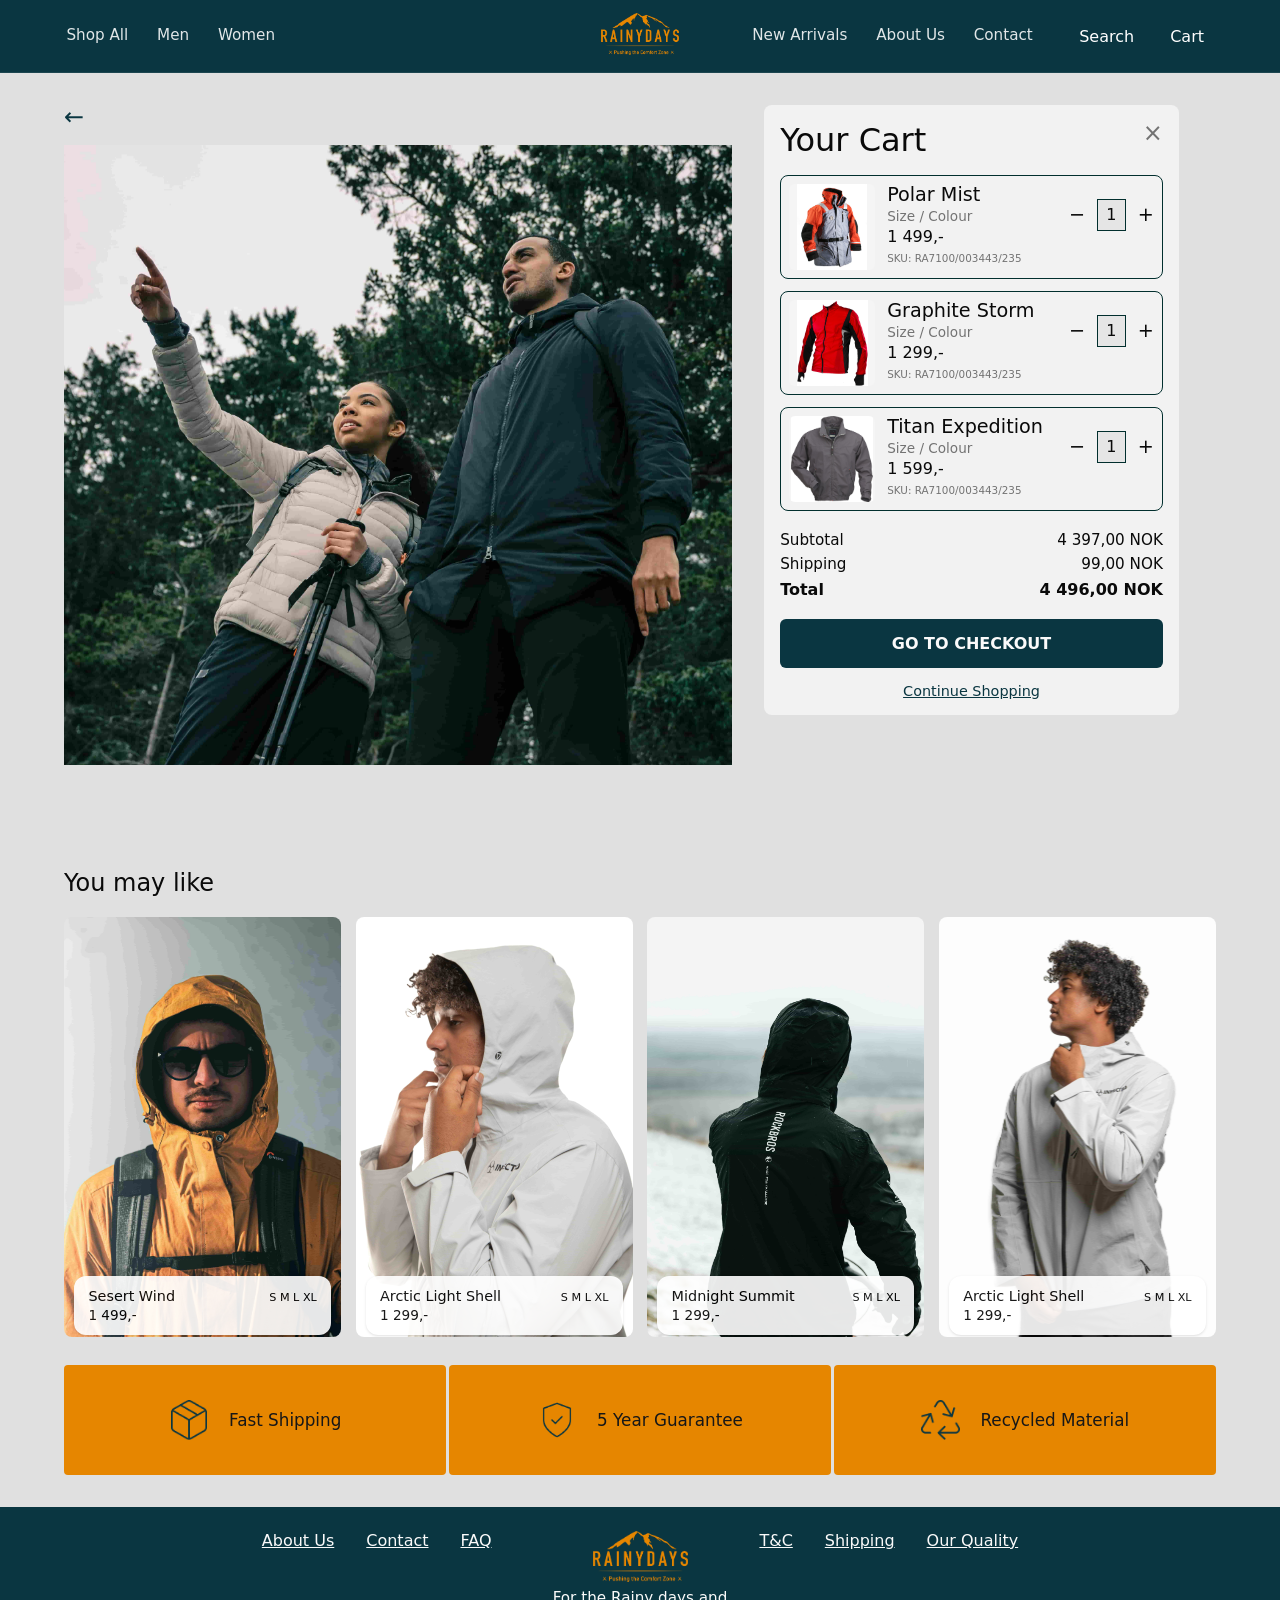
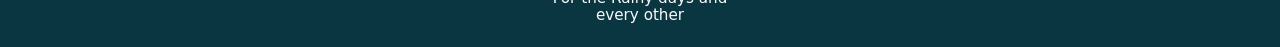
==== commit bf82b64e: "update title, reziz img" ====
--- a/cart-page/index.html
+++ b/cart-page/index.html
@@ -3,7 +3,7 @@
   <head>
     <meta charset="UTF-8" />
     <meta name="viewport" content="width=device-width, initial-scale=1.0" />
-    <title>Rainy Days | Products</title>
+    <title>Cart | Rainy Days</title>
     <meta
       name="description"
       content="Explore durable rain jackets for men and women at Rainy Days. Built for mountains, city streets, and everyday adventures."
@@ -45,27 +45,33 @@
               <div class="nav-mobile__links">
                 <a
                   class="nav-mobile__link nav-mobile__link--active"
-                  href="index.html"
+                  href="../index.html"
                   >Home</a
                 >
-                <a class="nav-mobile__link" href="products/index.html"
+                <a class="nav-mobile__link" href="../products/index.html"
                   >Shop All</a
                 >
-                <a class="nav-mobile__link" href="products/index.html">Men</a>
-                <a class="nav-mobile__link" href="products/index.html">Women</a>
-                <a class="nav-mobile__link" href="products/index.html"
+                <a class="nav-mobile__link" href="../products/index.html"
+                  >Men</a
+                >
+                <a class="nav-mobile__link" href="../products/index.html"
+                  >Women</a
+                >
+                <a class="nav-mobile__link" href="../products/index.html"
                   >New Arrivals</a
                 >
-                <a class="nav-mobile__link" href="coming-soon/index.html"
+                <a class="nav-mobile__link" href="../coming-soon/index.html"
                   >About Us</a
                 >
-                <a class="nav-mobile__link" href="coming-soon/index.html"
+                <a class="nav-mobile__link" href="../coming-soon/index.html"
                   >Contact</a
                 >
-                <a class="nav-mobile__link" href="coming-soon/index.html"
+                <a class="nav-mobile__link" href="../coming-soon/index.html"
                   >Search</a
                 >
-                <a class="nav-mobile__link" href="cart-page/index.html">Cart</a>
+                <a class="nav-mobile__link" href="../cart-page/index.html"
+                  >Cart</a
+                >
               </div>
             </div>
           </div>
@@ -84,13 +90,13 @@
             class="nav-desktop__group nav-desktop__group--left"
             aria-label="Primary categories"
           >
-            <a class="nav-link" href="products/index.html">Shop All</a>
-            <a class="nav-link" href="products/index.html">Men</a>
-            <a class="nav-link" href="products/index.html">Women</a>
+            <a class="nav-link" href="../products/index.html">Shop All</a>
+            <a class="nav-link" href="../products/index.html">Men</a>
+            <a class="nav-link" href="../products/index.html">Women</a>
           </div>
 
           <a
-            href="index.html"
+            href="../index.html"
             class="nav-desktop__logo-link"
             aria-label="Rainy Days home"
           >
@@ -103,19 +109,22 @@
 
           <div class="nav-desktop__group nav-desktop__group--right">
             <div class="nav-desktop__links" aria-label="Company links">
-              <a class="nav-link" href="products/index.html">New Arrivals</a>
-              <a class="nav-link" href="coming-soon/index.html">About Us</a>
-              <a class="nav-link" href="coming-soon/index.html">Contact</a>
+              <a class="nav-link" href="../products/index.html">New Arrivals</a>
+              <a class="nav-link" href="../coming-soon/index.html">About Us</a>
+              <a class="nav-link" href="../coming-soon/index.html">Contact</a>
             </div>
 
             <div class="nav-desktop__icons" aria-label="Actions">
               <a
                 class="icon-btn"
-                href="coming-soon/index.html"
+                href="../coming-soon/index.html"
                 aria-label="Search"
                 >Search</a
               >
-              <a class="icon-btn" href="cart-page/index.html" aria-label="Cart"
+              <a
+                class="icon-btn"
+                href="../cart-page/index.html"
+                aria-label="Cart"
                 >Cart</a
               >
             </div>
--- a/css/styles.css
+++ b/css/styles.css
@@ -2,7 +2,22 @@
   box-sizing: border-box;
 }
 
+html {
+  height: 100%;
+}
+
 body {
+  display: flex;
+  flex-direction: column;
+}
+
+main {
+  flex: 1;
+}
+
+body {
+  height: 100%;
+
   margin: 0;
   background: var(--background);
   color: var(--foreground);
@@ -1856,3 +1871,455 @@
     justify-content: flex-start;
   }
 }
+
+/* CHECKOUT PAGE */
+
+.checkout-page {
+  background-color: #fff;
+  padding: 2rem 0 4rem;
+}
+
+.checkout-page__layout {
+  display: flex;
+  flex-wrap: wrap;
+  gap: 2rem;
+  align-items: flex-start;
+}
+
+.checkout-form {
+  flex: 1 1 48%;
+  max-width: 48%;
+  min-width: 0;
+}
+
+.checkout-summary {
+  flex: 1 1 42%;
+  max-width: 42%;
+  min-width: 0;
+  padding-left: 2rem;
+  border-left: 1px solid var(--border);
+}
+
+.checkout-page__back {
+  display: inline-block;
+  margin-bottom: 1.5rem;
+  color: var(--primary);
+  text-decoration: none;
+  font-size: 1.5rem;
+  line-height: 1;
+}
+
+.checkout-form__content {
+  display: flex;
+  flex-direction: column;
+  gap: 1.75rem;
+}
+
+.checkout-form__group {
+  display: flex;
+  flex-direction: column;
+  gap: 1rem;
+}
+
+.checkout-form__title {
+  margin: 0;
+  font-size: 1.5rem;
+  font-weight: 500;
+}
+
+.checkout-form__row {
+  display: flex;
+  flex-wrap: wrap;
+  gap: 0.75rem;
+}
+
+.checkout-form__input {
+  width: 100%;
+  min-height: 48px;
+  padding: 0.9rem 1rem;
+  border: 1px solid var(--border);
+  border-radius: 8px;
+  background: var(--input);
+  color: var(--foreground);
+  font: inherit;
+  box-shadow: var(--shadow-sm);
+}
+
+.checkout-form__row .checkout-form__input {
+  flex: 1 1 220px;
+}
+
+.checkout-form__input::placeholder {
+  color: var(--muted-foreground);
+}
+
+.checkout-summary__header {
+  display: flex;
+  align-items: flex-start;
+  justify-content: space-between;
+  gap: 1rem;
+  margin-bottom: 1rem;
+}
+
+.checkout-summary__title-wrap {
+  display: flex;
+  flex-direction: column;
+  gap: 0.25rem;
+}
+
+.checkout-summary__title {
+  margin: 0;
+  font-size: 2rem;
+  font-weight: 500;
+}
+
+.checkout-summary__close {
+  color: var(--muted-foreground);
+  text-decoration: none;
+  font-size: 1.5rem;
+  line-height: 1;
+}
+
+.checkout-list {
+  display: flex;
+  flex-direction: column;
+  gap: 0.75rem;
+  margin-bottom: 1.25rem;
+}
+
+.checkout-item {
+  display: flex;
+  gap: 0.75rem;
+  align-items: stretch;
+  padding: 0.5rem;
+  border: 1px solid var(--border);
+  border-radius: 8px;
+}
+
+.checkout-item__image {
+  width: 86px;
+  height: 86px;
+  object-fit: contain;
+  flex-shrink: 0;
+  background: var(--muted);
+  border-radius: 6px;
+}
+
+.checkout-item__content {
+  flex: 1;
+  min-width: 0;
+}
+
+.checkout-item__top {
+  display: flex;
+  justify-content: space-between;
+  gap: 1rem;
+}
+
+.checkout-item__title {
+  margin: 0 0 0.2rem;
+  font-size: 1.2rem;
+  font-weight: 500;
+  line-height: 1.1;
+}
+
+.checkout-item__meta {
+  margin: 0 0 0.15rem;
+  color: var(--muted-foreground);
+  font-size: 0.85rem;
+}
+
+.checkout-item__price {
+  margin: 0;
+  font-size: 1rem;
+}
+
+.checkout-item__sku {
+  margin: 0.4rem 0 0;
+  font-size: 0.65rem;
+  color: var(--muted-foreground);
+}
+
+.checkout-item__quantity {
+  display: flex;
+  align-items: center;
+  gap: 0.75rem;
+  flex-shrink: 0;
+}
+
+.checkout-item__qty-btn {
+  color: var(--foreground);
+  text-decoration: none;
+  font-size: 1.2rem;
+  line-height: 1;
+}
+
+.checkout-item__qty-value {
+  min-width: 1.8rem;
+  text-align: center;
+  padding: 0.35rem 0.4rem;
+  border: 1px solid var(--border);
+  background: var(--input);
+}
+
+.checkout-totals {
+  margin-bottom: 1.25rem;
+}
+
+.checkout-totals__row {
+  display: flex;
+  justify-content: space-between;
+  gap: 1rem;
+  margin-bottom: 0.4rem;
+  font-size: 0.95rem;
+}
+
+.checkout-totals__row--total {
+  font-weight: 700;
+  font-size: 1rem;
+}
+
+.checkout-summary__pay-button {
+  display: inline-block;
+  width: 100%;
+  margin-bottom: 0.75rem;
+  padding: 0.95rem 1.25rem;
+  text-align: center;
+  text-decoration: none;
+  text-transform: uppercase;
+  color: var(--primary-foreground);
+  background: var(--primary);
+  border-radius: 6px;
+  font-weight: 600;
+}
+
+.checkout-summary__cancel-button {
+  display: inline-block;
+  width: 100%;
+  margin-bottom: 0.9rem;
+  padding: 0.95rem 1.25rem;
+  text-align: center;
+  text-decoration: none;
+  color: var(--foreground);
+  background: var(--muted);
+  border: 1px solid var(--border);
+  border-radius: 6px;
+}
+
+.checkout-summary__continue-link {
+  display: block;
+  text-align: center;
+  color: var(--primary);
+  font-size: 0.9rem;
+  text-decoration: underline;
+}
+
+@media (max-width: 1024px) {
+  .checkout-form,
+  .checkout-summary {
+    flex: 1 1 100%;
+    max-width: 100%;
+  }
+
+  .checkout-summary {
+    padding-left: 0;
+    border-left: 0;
+    border-top: 1px solid var(--border);
+    padding-top: 2rem;
+  }
+}
+
+@media (max-width: 768px) {
+  .checkout-page {
+    padding: 1.5rem 0 3rem;
+  }
+
+  .checkout-page__layout {
+    gap: 1.5rem;
+  }
+
+  .checkout-form__title,
+  .checkout-summary__title {
+    font-size: 1.6rem;
+  }
+
+  .checkout-item__top {
+    flex-direction: column;
+    gap: 0.75rem;
+  }
+
+  .checkout-item__quantity {
+    justify-content: flex-start;
+  }
+}
+
+/* SUCCESS PAGE */
+
+.success-page {
+  padding: 3rem 0 5rem;
+}
+
+.success-page__content {
+  max-width: 520px;
+  margin: 0 auto;
+  display: flex;
+  flex-direction: column;
+  align-items: center;
+}
+
+.success-page__logo {
+  width: 170px;
+  height: auto;
+  margin-bottom: 2rem;
+}
+
+.success-card {
+  width: 100%;
+  background: var(--card);
+  color: var(--card-foreground);
+  border-radius: 8px;
+  padding: 1.25rem 1rem 0.75rem;
+  box-shadow: var(--shadow-sm);
+  margin-bottom: 2rem;
+}
+
+.success-card__title {
+  margin: 0;
+  text-align: center;
+  color: var(--secondary);
+  font-size: 3rem;
+  line-height: 1;
+  font-weight: 700;
+}
+
+.success-card__subtitle {
+  margin: 0.15rem 0 1.5rem;
+  text-align: center;
+  font-size: 1.5rem;
+  line-height: 1.2;
+}
+
+.success-card__details {
+  margin-bottom: 1rem;
+}
+
+.success-card__row {
+  display: flex;
+  justify-content: space-between;
+  gap: 1rem;
+  margin-bottom: 0.2rem;
+}
+
+.success-card__label,
+.success-card__value {
+  font-size: 1.25rem;
+}
+
+.success-card__total {
+  display: flex;
+  justify-content: space-between;
+  gap: 1rem;
+  padding-top: 0.75rem;
+  font-weight: 700;
+}
+
+.success-card__total-label,
+.success-card__total-value {
+  font-size: 1.25rem;
+}
+
+.success-page__button {
+  display: inline-block;
+  width: 100%;
+  text-align: center;
+  text-decoration: none;
+  padding: 0.95rem 1.25rem;
+  border: 1px solid var(--border);
+  border-radius: 8px;
+  color: var(--foreground);
+  background: var(--input);
+  box-shadow: var(--shadow-sm);
+}
+
+@media (max-width: 768px) {
+  .success-page {
+    padding: 2rem 0 4rem;
+  }
+
+  .success-page__logo {
+    width: 140px;
+    margin-bottom: 1.5rem;
+  }
+
+  .success-card__title {
+    font-size: 2.3rem;
+  }
+
+  .success-card__subtitle {
+    font-size: 1.1rem;
+    margin-bottom: 1.25rem;
+  }
+
+  .success-card__label,
+  .success-card__value,
+  .success-card__total-label,
+  .success-card__total-value {
+    font-size: 1rem;
+  }
+}
+
+/* COMING SOON */
+
+.coming-soon {
+  padding: 4rem 0 5rem;
+  text-align: center;
+}
+
+.coming-soon__content {
+  max-width: 500px;
+  margin: 0 auto;
+}
+
+.coming-soon__title {
+  margin: 0 0 1rem;
+  font-size: 3rem;
+  font-weight: 600;
+  color: var(--foreground);
+}
+
+.coming-soon__text {
+  margin: 0 0 2rem;
+  font-size: 1.1rem;
+  color: var(--muted-foreground);
+  line-height: 1.5;
+}
+
+.coming-soon__button {
+  display: inline-block;
+  padding: 0.85rem 1.5rem;
+  border-radius: 8px;
+  background: var(--primary);
+  color: var(--primary-foreground);
+  text-decoration: none;
+  font-weight: 500;
+  box-shadow: var(--shadow-sm);
+}
+
+.coming-soon__button:hover,
+.coming-soon__button:focus-visible {
+  opacity: 0.9;
+}
+
+@media (max-width: 768px) {
+  .coming-soon {
+    padding: 3rem 0 4rem;
+  }
+
+  .coming-soon__title {
+    font-size: 2.2rem;
+  }
+
+  .coming-soon__text {
+    font-size: 1rem;
+  }
+}
